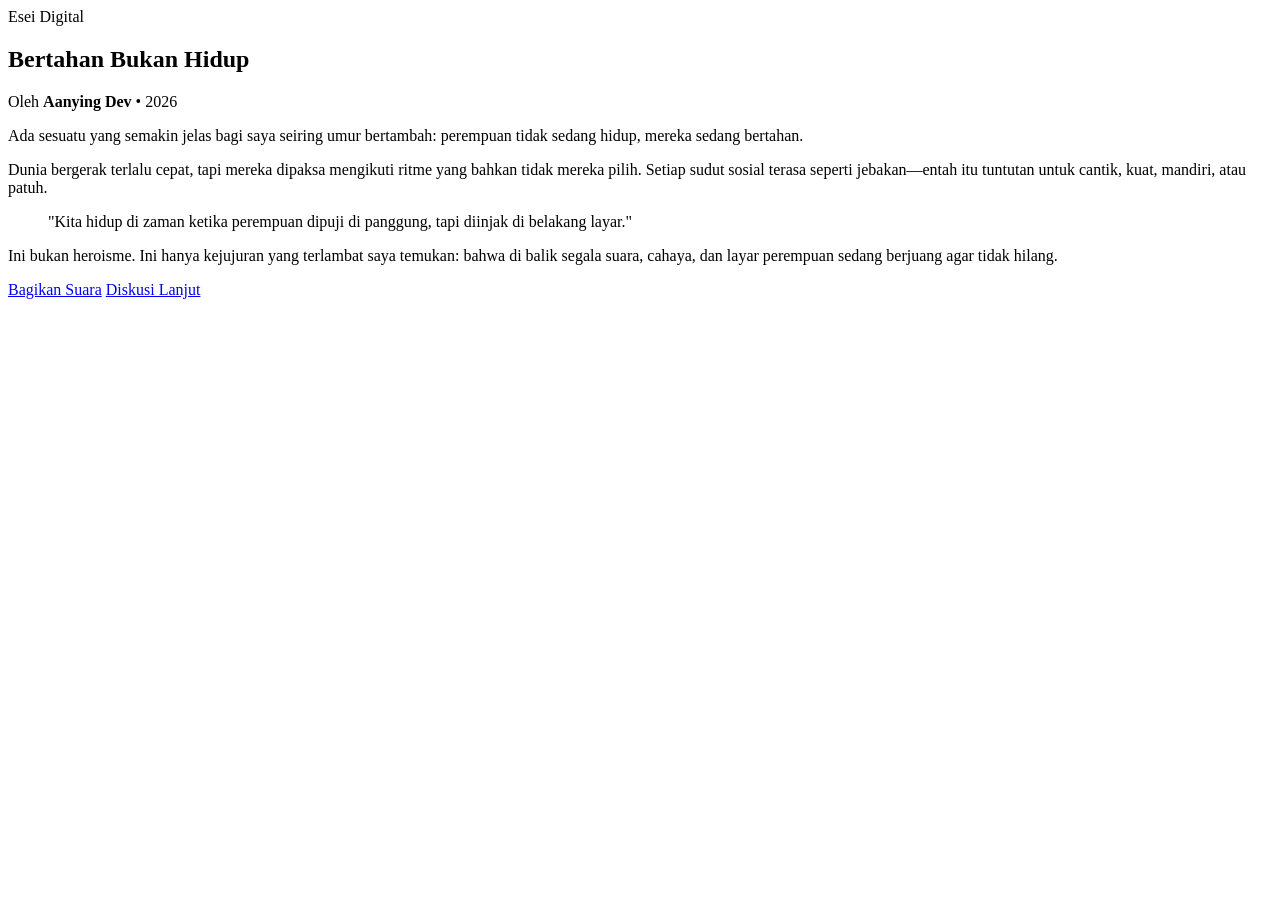
==== index.html @ 05ab3516 "Update and rename index.html. to index.html" ====
<!DOCTYPE html>
<html>
<head> 
  <title>Opini: Bertahan Bukan Hidup</title>
</head>
<body>
  <div class="scroll-progress"></div>
  <article class="glass-card">
    <header>
      <span class="badge">Esei Digital</span>
      <h1>Bertahan Bukan Hidup</h1>
      <div class="meta">Oleh <strong>Aanying Dev</strong> • 2026</div>
    </header>

    <div class="content">
      <p class="highlight">Ada sesuatu yang semakin jelas bagi saya seiring umur bertambah: perempuan tidak sedang hidup, mereka sedang bertahan.</p>
      
      <p>Dunia bergerak terlalu cepat, tapi mereka dipaksa mengikuti ritme yang bahkan tidak mereka pilih. Setiap sudut sosial terasa seperti jebakan—entah itu tuntutan untuk cantik, kuat, mandiri, atau patuh.</p>

      <blockquote class="emerald-quote">
        "Kita hidup di zaman ketika perempuan dipuji di panggung, tapi diinjak di belakang layar."
      </blockquote>

      <p>Ini bukan heroisme. Ini hanya kejujuran yang terlambat saya temukan: bahwa di balik segala suara, cahaya, dan layar perempuan sedang berjuang agar tidak hilang.</p>
    </div>

    <div class="action-zone">
      <a href="#" class="btn-mint">Bagikan Suara</a>
      <a href="#" class="btn-emerald">Diskusi Lanjut</a>
    </div>
  </article>

</body>
</html>
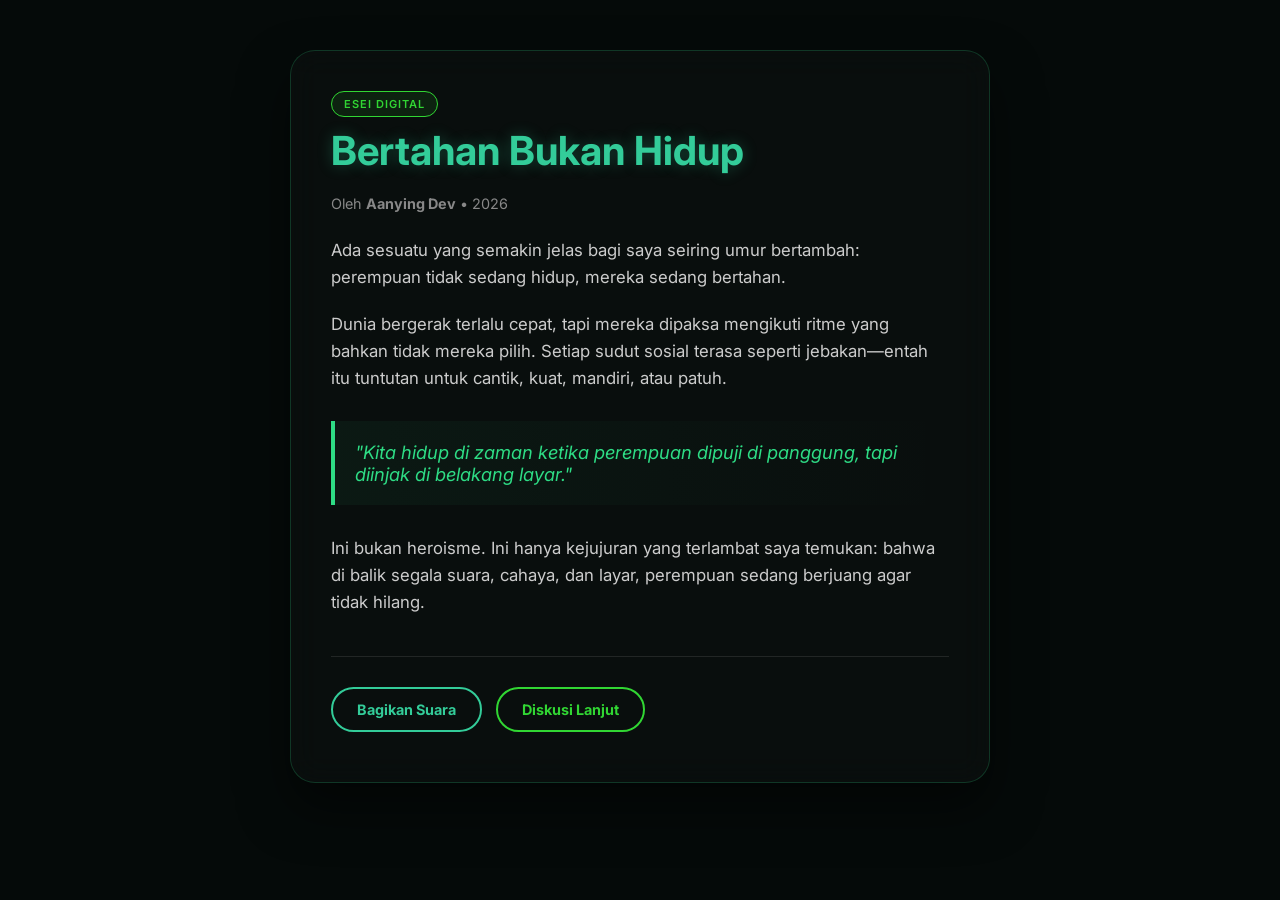
==== commit 2f7e3ac2: "Update index.html" ====
--- a/index.html
+++ b/index.html
@@ -1,34 +1,172 @@
 <!DOCTYPE html>
-<html>
-<head> 
-  <title>Opini: Bertahan Bukan Hidup</title>
+<html lang="id">
+<head>
+    <meta charset="UTF-8">
+    <meta name="viewport" content="width=device-width, initial-scale=1.0">
+    <title>Bertahan Bukan Hidup - Aanying Dev</title>
+    
+    <link rel="preconnect" href="https://fonts.googleapis.com">
+    <link rel="preconnect" href="https://fonts.gstatic.com" crossorigin>
+    <link href="https://fonts.googleapis.com/css2?family=Inter:wght@400;600;800&display=swap" rel="stylesheet">
+
+    <style>
+       
+        :root {
+            --c-bg: #050a09;
+            --c-text: #e0e0e0;
+            --c-mint: #33CC99;
+            --c-emerald: #2EDC85;
+            --c-lime: #31D633;
+            --c-glass-bg: rgba(255, 255, 255, 0.02);
+            --c-border-emerald: rgba(46, 220, 133, 0.2);
+            --c-shadow: rgba(0, 0, 0, 0.5);
+        }
+
+        *, *::before, *::after { box-sizing: border-box; }
+        html { scroll-behavior: smooth; }
+
+        body {
+            background: var(--c-bg);
+            color: var(--c-text);
+            font-family: 'Inter', sans-serif;
+            display: flex;
+            justify-content: center;
+            align-items: flex-start;
+            min-height: 100vh;
+            margin: 0;
+            padding: 50px 20px;
+        }
+
+       
+        .glass-card {
+            width: 100%;
+            max-width: 700px;
+            background: var(--c-glass-bg);
+            padding: 40px;
+            border-radius: 25px;
+            border: 1px solid var(--c-border-emerald);
+            backdrop-filter: blur(15px);
+            -webkit-backdrop-filter: blur(15px);
+            box-shadow: 0 25px 50px var(--c-shadow);
+        }
+
+        
+        h1 {
+            color: var(--c-mint);
+            font-size: 2.5rem; 
+            text-shadow: 0 0 15px rgba(51, 204, 153, 0.3);
+            margin: 10px 0 20px 0;
+            line-height: 1.2;
+        }
+
+        .meta-info {
+            color: #888;
+            font-size: 0.9rem;
+            margin-bottom: 25px;
+            display: block;
+        }
+
+        .badge {
+            display: inline-block;
+            background: rgba(49, 214, 51, 0.1);
+            color: var(--c-lime);
+            padding: 5px 12px;
+            border-radius: 50px; 
+            font-size: 11px;
+            font-weight: 600;
+            border: 1px solid var(--c-lime);
+            text-transform: uppercase;
+            letter-spacing: 1px;
+        }
+
+        p {
+            line-height: 1.6;
+            margin-bottom: 20px;
+            font-size: 1.05rem;
+            color: #ccc;
+        }
+
+        /* Kutipan */
+        .emerald-quote {
+            border-left: 4px solid var(--c-emerald);
+            background: linear-gradient(90deg, rgba(46, 220, 133, 0.05) 0%, transparent 100%);
+            padding: 20px;
+            margin: 30px 0;
+            font-style: italic;
+            font-size: 1.15rem;
+            color: var(--c-emerald);
+            border-radius: 0 10px 10px 0;
+        }
+
+        /* Tombol */
+        .action-zone {
+            margin-top: 40px;
+            padding-top: 20px;
+            border-top: 1px solid rgba(255,255,255,0.1);
+        }
+
+        a.btn {
+            display: inline-block;
+            padding: 12px 24px;
+            text-decoration: none;
+            border-radius: 50px;
+            font-weight: bold;
+            margin: 10px 10px 10px 0;
+            transition: all 0.3s ease;
+            font-size: 0.9rem;
+        }
+
+        .btn-mint { border: 2px solid var(--c-mint); color: var(--c-mint); }
+        .btn-lime { border: 2px solid var(--c-lime); color: var(--c-lime); }
+
+        a.btn:hover {
+            background: white;
+            color: var(--c-bg);
+            transform: translateY(-3px);
+            box-shadow: 0 0 20px rgba(51, 214, 51, 0.4);
+        }
+
+        /* Animasi Masuk */
+        @keyframes reveal {
+            from { opacity: 0; transform: translateY(20px); }
+            to { opacity: 1; transform: translateY(0); }
+        }
+        
+        .glass-card > * {
+            animation: reveal 0.8s ease-out forwards;
+        }
+    </style>
 </head>
 <body>
-  <div class="scroll-progress"></div>
-  <article class="glass-card">
-    <header>
-      <span class="badge">Esei Digital</span>
-      <h1>Bertahan Bukan Hidup</h1>
-      <div class="meta">Oleh <strong>Aanying Dev</strong> • 2026</div>
-    </header>
 
-    <div class="content">
-      <p class="highlight">Ada sesuatu yang semakin jelas bagi saya seiring umur bertambah: perempuan tidak sedang hidup, mereka sedang bertahan.</p>
-      
-      <p>Dunia bergerak terlalu cepat, tapi mereka dipaksa mengikuti ritme yang bahkan tidak mereka pilih. Setiap sudut sosial terasa seperti jebakan—entah itu tuntutan untuk cantik, kuat, mandiri, atau patuh.</p>
+    <div class="glass-card">
+        <span class="badge">Esei Digital</span>
 
-      <blockquote class="emerald-quote">
-        "Kita hidup di zaman ketika perempuan dipuji di panggung, tapi diinjak di belakang layar."
-      </blockquote>
+        <h1>Bertahan Bukan Hidup</h1>
+        
+        <span class="meta-info">Oleh <strong>Aanying Dev</strong> • 2026</span>
 
-      <p>Ini bukan heroisme. Ini hanya kejujuran yang terlambat saya temukan: bahwa di balik segala suara, cahaya, dan layar perempuan sedang berjuang agar tidak hilang.</p>
+        <p>
+            Ada sesuatu yang semakin jelas bagi saya seiring umur bertambah: perempuan tidak sedang hidup, mereka sedang bertahan.
+        </p>
+
+        <p>
+            Dunia bergerak terlalu cepat, tapi mereka dipaksa mengikuti ritme yang bahkan tidak mereka pilih. Setiap sudut sosial terasa seperti jebakan—entah itu tuntutan untuk cantik, kuat, mandiri, atau patuh.
+        </p>
+
+        <blockquote class="emerald-quote">
+            "Kita hidup di zaman ketika perempuan dipuji di panggung, tapi diinjak di belakang layar."
+        </blockquote>
+
+        <p>
+            Ini bukan heroisme. Ini hanya kejujuran yang terlambat saya temukan: bahwa di balik segala suara, cahaya, dan layar, perempuan sedang berjuang agar tidak hilang.
+        </p>
+
+        <div class="action-zone">
+            <a href="#" class="btn btn-mint">Bagikan Suara</a>
+            <a href="#" class="btn btn-lime">Diskusi Lanjut</a>
+        </div>
     </div>
-
-    <div class="action-zone">
-      <a href="#" class="btn-mint">Bagikan Suara</a>
-      <a href="#" class="btn-emerald">Diskusi Lanjut</a>
-    </div>
-  </article>
 
 </body>
 </html>
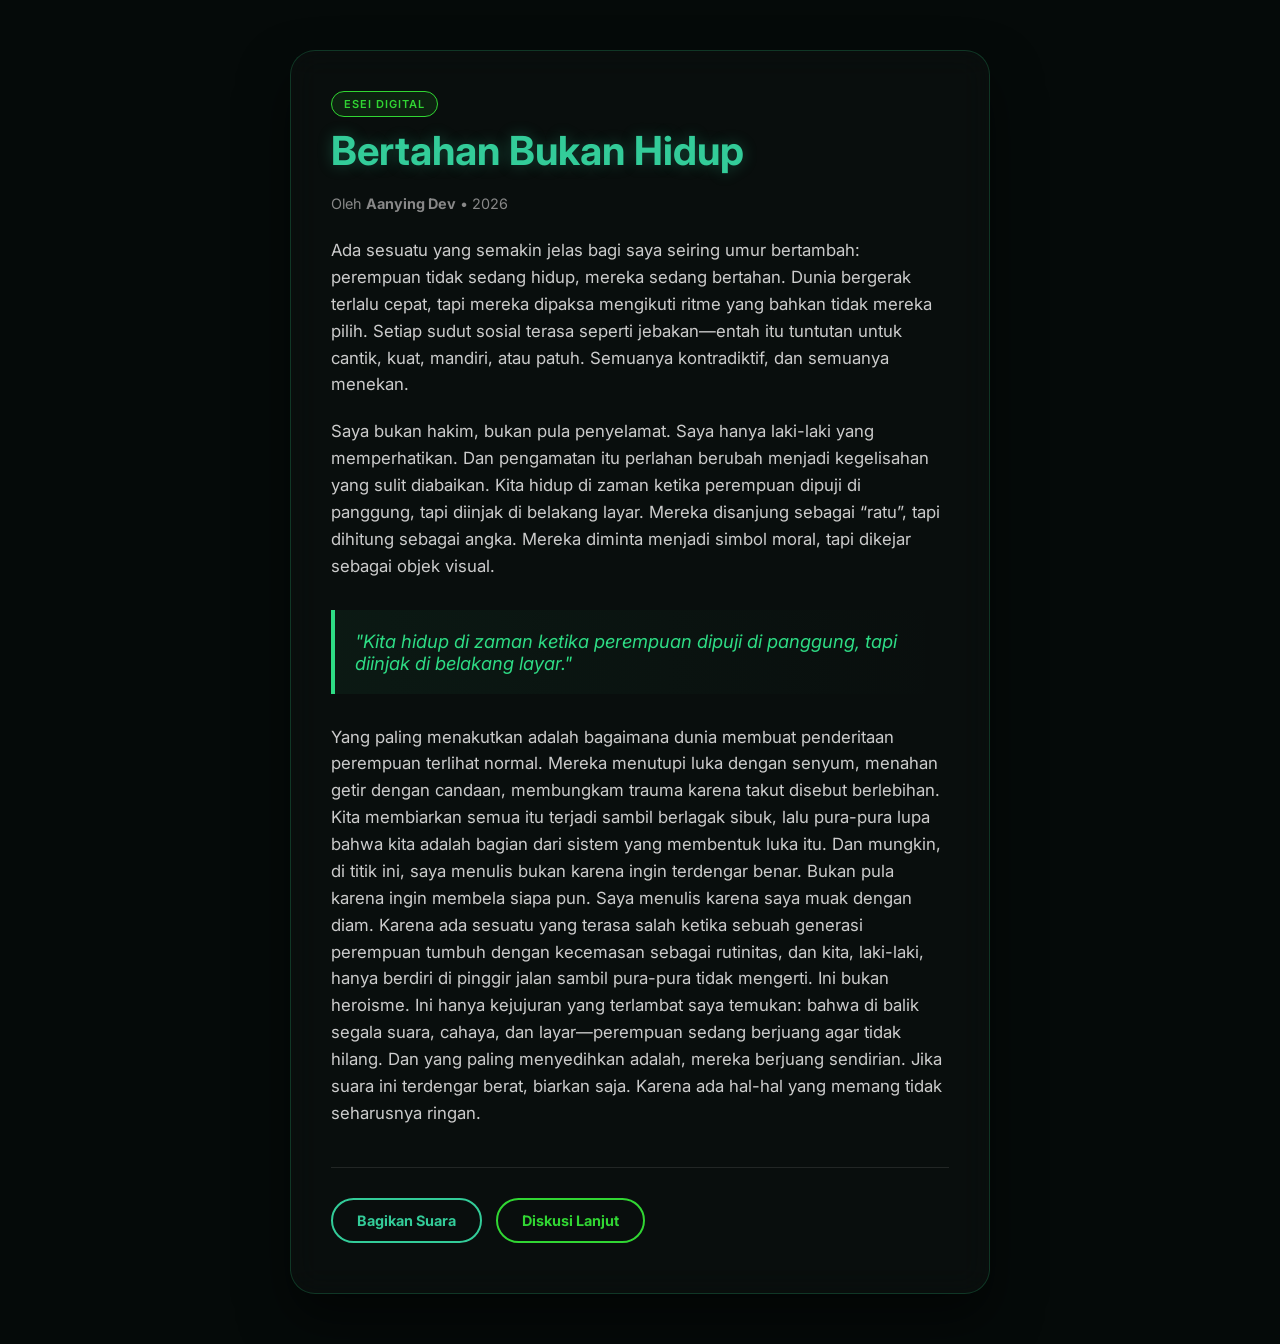
==== commit 7a75a095: "Update index.html" ====
--- a/index.html
+++ b/index.html
@@ -147,11 +147,11 @@
         <span class="meta-info">Oleh <strong>Aanying Dev</strong> • 2026</span>
 
         <p>
-            Ada sesuatu yang semakin jelas bagi saya seiring umur bertambah: perempuan tidak sedang hidup, mereka sedang bertahan.
+              Ada sesuatu yang semakin jelas bagi saya seiring umur bertambah: perempuan tidak sedang hidup, mereka sedang bertahan. Dunia bergerak terlalu cepat, tapi mereka dipaksa mengikuti ritme yang bahkan tidak mereka pilih. Setiap sudut sosial terasa seperti jebakan—entah itu tuntutan untuk cantik, kuat, mandiri, atau patuh. Semuanya kontradiktif, dan semuanya menekan.
         </p>
 
         <p>
-            Dunia bergerak terlalu cepat, tapi mereka dipaksa mengikuti ritme yang bahkan tidak mereka pilih. Setiap sudut sosial terasa seperti jebakan—entah itu tuntutan untuk cantik, kuat, mandiri, atau patuh.
+              Saya bukan hakim, bukan pula penyelamat. Saya hanya laki-laki yang memperhatikan. Dan pengamatan itu perlahan berubah menjadi kegelisahan yang sulit diabaikan. Kita hidup di zaman ketika perempuan dipuji di panggung, tapi diinjak di belakang layar. Mereka disanjung sebagai “ratu”, tapi dihitung sebagai angka. Mereka diminta menjadi simbol moral, tapi dikejar sebagai objek visual.
         </p>
 
         <blockquote class="emerald-quote">
@@ -159,7 +159,14 @@
         </blockquote>
 
         <p>
-            Ini bukan heroisme. Ini hanya kejujuran yang terlambat saya temukan: bahwa di balik segala suara, cahaya, dan layar, perempuan sedang berjuang agar tidak hilang.
+           Yang paling menakutkan adalah bagaimana dunia membuat penderitaan perempuan terlihat normal. Mereka menutupi luka dengan senyum, menahan getir dengan candaan, membungkam trauma karena takut disebut berlebihan. Kita membiarkan semua itu terjadi sambil berlagak sibuk, lalu pura-pura lupa bahwa kita adalah bagian dari sistem yang membentuk luka itu.
+
+Dan mungkin, di titik ini, saya menulis bukan karena ingin terdengar benar. Bukan pula karena ingin membela siapa pun. Saya menulis karena saya muak dengan diam. Karena ada sesuatu yang terasa salah ketika sebuah generasi perempuan tumbuh dengan kecemasan sebagai rutinitas, dan kita, laki-laki, hanya berdiri di pinggir jalan sambil pura-pura tidak mengerti.
+
+Ini bukan heroisme. Ini hanya kejujuran yang terlambat saya temukan: bahwa di balik segala suara, cahaya, dan layar—perempuan sedang berjuang agar tidak hilang.
+Dan yang paling menyedihkan adalah, mereka berjuang sendirian.
+
+Jika suara ini terdengar berat, biarkan saja. Karena ada hal-hal yang memang tidak seharusnya ringan.
         </p>
 
         <div class="action-zone">
@@ -170,3 +177,4 @@
 
 </body>
 </html>
+
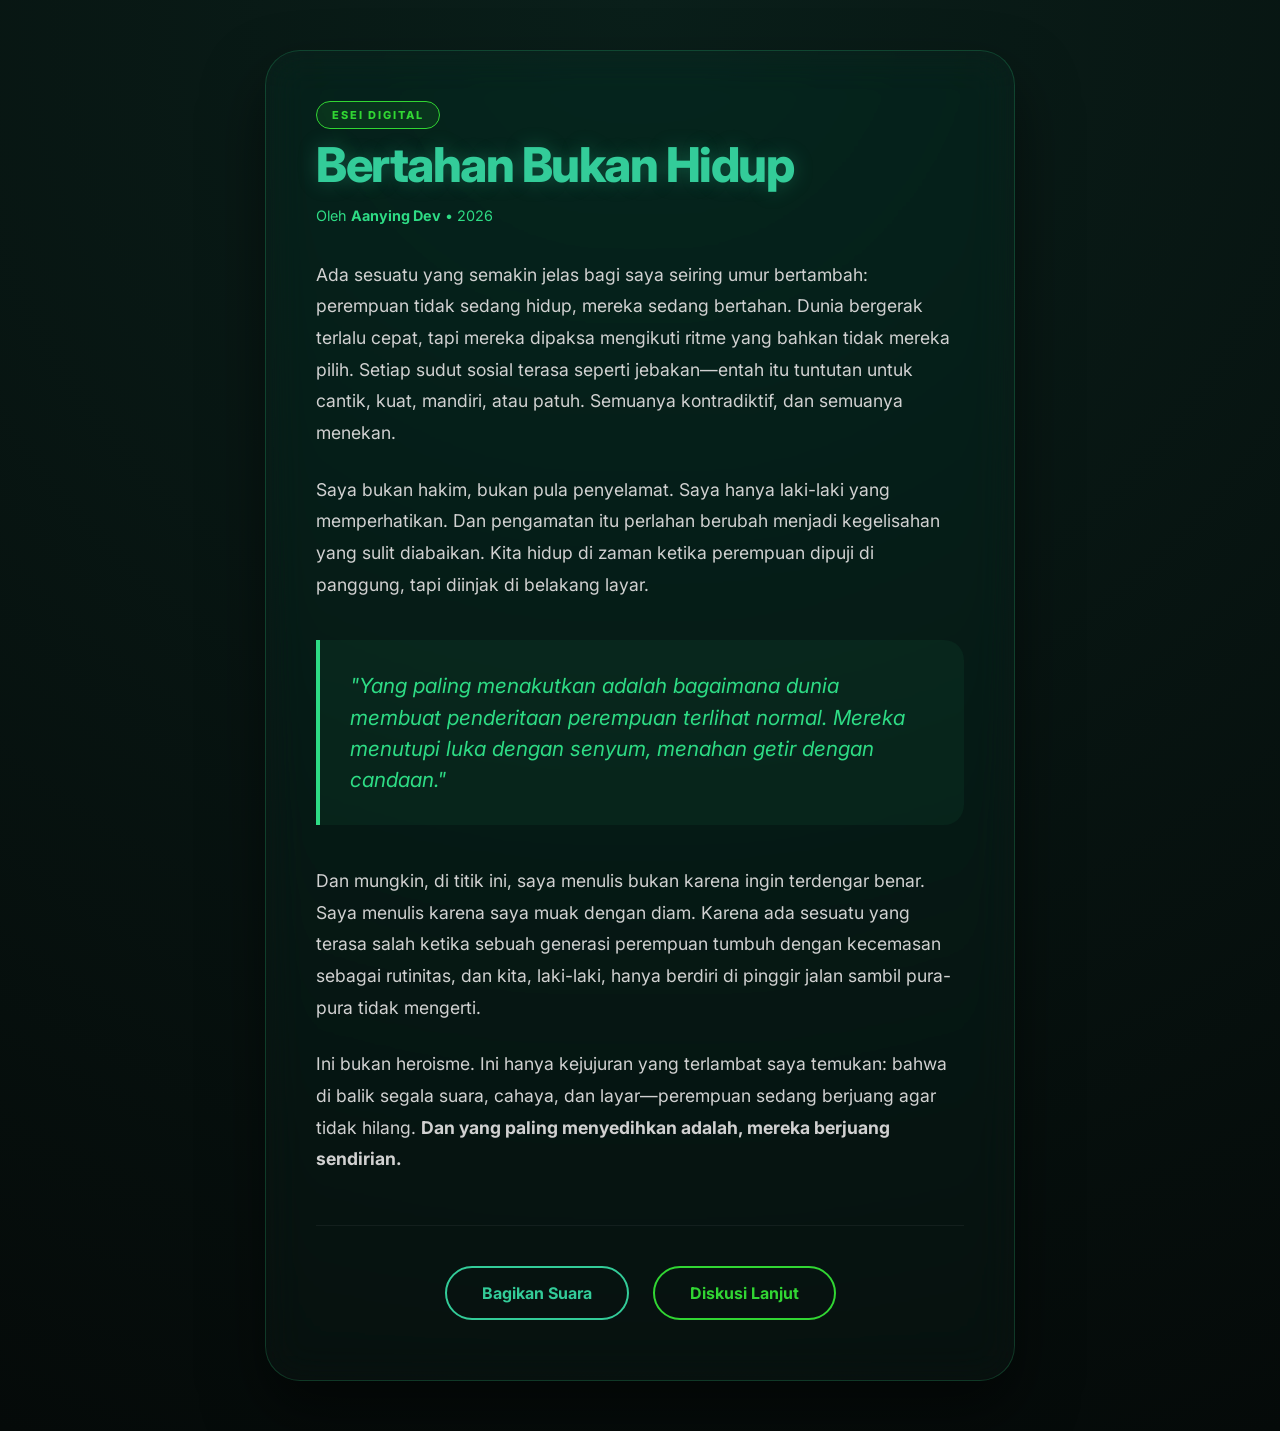
==== commit 1a0254ae: "Update index.html" ====
--- a/index.html
+++ b/index.html
@@ -10,7 +10,6 @@
     <link href="https://fonts.googleapis.com/css2?family=Inter:wght@400;600;800&display=swap" rel="stylesheet">
 
     <style>
-       
         :root {
             --c-bg: #050a09;
             --c-text: #e0e0e0;
@@ -26,7 +25,7 @@
         html { scroll-behavior: smooth; }
 
         body {
-            background: var(--c-bg);
+            background: radial-gradient(circle at top, #0a1f1a, var(--c-bg));
             color: var(--c-text);
             font-family: 'Inter', sans-serif;
             display: flex;
@@ -37,83 +36,87 @@
             padding: 50px 20px;
         }
 
-       
+        /* Kartu Kaca */
         .glass-card {
             width: 100%;
-            max-width: 700px;
+            max-width: 750px;
             background: var(--c-glass-bg);
-            padding: 40px;
-            border-radius: 25px;
+            padding: 50px;
+            border-radius: 35px;
             border: 1px solid var(--c-border-emerald);
-            backdrop-filter: blur(15px);
-            -webkit-backdrop-filter: blur(15px);
-            box-shadow: 0 25px 50px var(--c-shadow);
+            backdrop-filter: blur(20px) saturate(160%);
+            -webkit-backdrop-filter: blur(20px) saturate(160%);
+            box-shadow: 0 30px 60px var(--c-shadow);
         }
 
-        
         h1 {
             color: var(--c-mint);
-            font-size: 2.5rem; 
-            text-shadow: 0 0 15px rgba(51, 204, 153, 0.3);
-            margin: 10px 0 20px 0;
-            line-height: 1.2;
+            font-size: 3rem;
+            text-shadow: 0 0 20px rgba(51, 204, 153, 0.3);
+            margin: 10px 0 15px 0;
+            line-height: 1.1;
+            font-weight: 800;
+            letter-spacing: -1.5px;
         }
 
         .meta-info {
-            color: #888;
+            color: var(--c-emerald);
             font-size: 0.9rem;
-            margin-bottom: 25px;
+            margin-bottom: 35px;
             display: block;
+            opacity: 0.8;
         }
 
         .badge {
             display: inline-block;
             background: rgba(49, 214, 51, 0.1);
             color: var(--c-lime);
-            padding: 5px 12px;
-            border-radius: 50px; 
+            padding: 6px 15px;
+            border-radius: 50px;
             font-size: 11px;
-            font-weight: 600;
+            font-weight: 800;
             border: 1px solid var(--c-lime);
             text-transform: uppercase;
-            letter-spacing: 1px;
+            letter-spacing: 2px;
         }
 
         p {
-            line-height: 1.6;
-            margin-bottom: 20px;
-            font-size: 1.05rem;
-            color: #ccc;
+            line-height: 1.8;
+            margin-bottom: 25px;
+            font-size: 1.1rem;
+            color: #d1d1d1;
         }
 
         /* Kutipan */
         .emerald-quote {
             border-left: 4px solid var(--c-emerald);
-            background: linear-gradient(90deg, rgba(46, 220, 133, 0.05) 0%, transparent 100%);
-            padding: 20px;
-            margin: 30px 0;
+            background: rgba(46, 220, 133, 0.05);
+            padding: 30px;
+            margin: 40px 0;
             font-style: italic;
-            font-size: 1.15rem;
+            font-size: 1.3rem;
             color: var(--c-emerald);
-            border-radius: 0 10px 10px 0;
+            border-radius: 0 20px 20px 0;
+            line-height: 1.5;
         }
 
         /* Tombol */
         .action-zone {
-            margin-top: 40px;
-            padding-top: 20px;
-            border-top: 1px solid rgba(255,255,255,0.1);
+            margin-top: 50px;
+            padding-top: 30px;
+            border-top: 1px solid rgba(255,255,255,0.05);
+            text-align: center;
         }
 
         a.btn {
             display: inline-block;
-            padding: 12px 24px;
+            padding: 15px 35px;
             text-decoration: none;
             border-radius: 50px;
             font-weight: bold;
-            margin: 10px 10px 10px 0;
-            transition: all 0.3s ease;
-            font-size: 0.9rem;
+            margin: 10px;
+            transition: all 0.4s cubic-bezier(0.175, 0.885, 0.32, 1.275);
+            font-size: 1rem;
         }
 
         .btn-mint { border: 2px solid var(--c-mint); color: var(--c-mint); }
@@ -122,19 +125,27 @@
         a.btn:hover {
             background: white;
             color: var(--c-bg);
-            transform: translateY(-3px);
-            box-shadow: 0 0 20px rgba(51, 214, 51, 0.4);
+            transform: translateY(-5px) scale(1.05);
+            box-shadow: 0 10px 30px rgba(49, 214, 51, 0.3);
         }
 
-        /* Animasi Masuk */
+        /* Animasi Masuk per elemen */
+        .glass-card > * {
+            animation: reveal 1s cubic-bezier(0.23, 1, 0.32, 1) forwards;
+            opacity: 0;
+        }
+        
         @keyframes reveal {
-            from { opacity: 0; transform: translateY(20px); }
+            from { opacity: 0; transform: translateY(30px); }
             to { opacity: 1; transform: translateY(0); }
         }
-        
-        .glass-card > * {
-            animation: reveal 0.8s ease-out forwards;
-        }
+
+        /* Delay animasi biar muncul gantian */
+        h1 { animation-delay: 0.2s; }
+        .meta-info { animation-delay: 0.3s; }
+        p:nth-of-type(1) { animation-delay: 0.4s; }
+        p:nth-of-type(2) { animation-delay: 0.5s; }
+        .emerald-quote { animation-delay: 0.6s; }
     </style>
 </head>
 <body>
@@ -147,34 +158,30 @@
         <span class="meta-info">Oleh <strong>Aanying Dev</strong> • 2026</span>
 
         <p>
-              Ada sesuatu yang semakin jelas bagi saya seiring umur bertambah: perempuan tidak sedang hidup, mereka sedang bertahan. Dunia bergerak terlalu cepat, tapi mereka dipaksa mengikuti ritme yang bahkan tidak mereka pilih. Setiap sudut sosial terasa seperti jebakan—entah itu tuntutan untuk cantik, kuat, mandiri, atau patuh. Semuanya kontradiktif, dan semuanya menekan.
+            Ada sesuatu yang semakin jelas bagi saya seiring umur bertambah: perempuan tidak sedang hidup, mereka sedang bertahan. Dunia bergerak terlalu cepat, tapi mereka dipaksa mengikuti ritme yang bahkan tidak mereka pilih. Setiap sudut sosial terasa seperti jebakan—entah itu tuntutan untuk cantik, kuat, mandiri, atau patuh. Semuanya kontradiktif, dan semuanya menekan.
         </p>
 
         <p>
-              Saya bukan hakim, bukan pula penyelamat. Saya hanya laki-laki yang memperhatikan. Dan pengamatan itu perlahan berubah menjadi kegelisahan yang sulit diabaikan. Kita hidup di zaman ketika perempuan dipuji di panggung, tapi diinjak di belakang layar. Mereka disanjung sebagai “ratu”, tapi dihitung sebagai angka. Mereka diminta menjadi simbol moral, tapi dikejar sebagai objek visual.
+            Saya bukan hakim, bukan pula penyelamat. Saya hanya laki-laki yang memperhatikan. Dan pengamatan itu perlahan berubah menjadi kegelisahan yang sulit diabaikan. Kita hidup di zaman ketika perempuan dipuji di panggung, tapi diinjak di belakang layar.
         </p>
 
         <blockquote class="emerald-quote">
-            "Kita hidup di zaman ketika perempuan dipuji di panggung, tapi diinjak di belakang layar."
+            "Yang paling menakutkan adalah bagaimana dunia membuat penderitaan perempuan terlihat normal. Mereka menutupi luka dengan senyum, menahan getir dengan candaan."
         </blockquote>
 
         <p>
-           Yang paling menakutkan adalah bagaimana dunia membuat penderitaan perempuan terlihat normal. Mereka menutupi luka dengan senyum, menahan getir dengan candaan, membungkam trauma karena takut disebut berlebihan. Kita membiarkan semua itu terjadi sambil berlagak sibuk, lalu pura-pura lupa bahwa kita adalah bagian dari sistem yang membentuk luka itu.
+            Dan mungkin, di titik ini, saya menulis bukan karena ingin terdengar benar. Saya menulis karena saya muak dengan diam. Karena ada sesuatu yang terasa salah ketika sebuah generasi perempuan tumbuh dengan kecemasan sebagai rutinitas, dan kita, laki-laki, hanya berdiri di pinggir jalan sambil pura-pura tidak mengerti.
+        </p>
 
-Dan mungkin, di titik ini, saya menulis bukan karena ingin terdengar benar. Bukan pula karena ingin membela siapa pun. Saya menulis karena saya muak dengan diam. Karena ada sesuatu yang terasa salah ketika sebuah generasi perempuan tumbuh dengan kecemasan sebagai rutinitas, dan kita, laki-laki, hanya berdiri di pinggir jalan sambil pura-pura tidak mengerti.
-
-Ini bukan heroisme. Ini hanya kejujuran yang terlambat saya temukan: bahwa di balik segala suara, cahaya, dan layar—perempuan sedang berjuang agar tidak hilang.
-Dan yang paling menyedihkan adalah, mereka berjuang sendirian.
-
-Jika suara ini terdengar berat, biarkan saja. Karena ada hal-hal yang memang tidak seharusnya ringan.
+        <p>
+            Ini bukan heroisme. Ini hanya kejujuran yang terlambat saya temukan: bahwa di balik segala suara, cahaya, dan layar—perempuan sedang berjuang agar tidak hilang. <strong>Dan yang paling menyedihkan adalah, mereka berjuang sendirian.</strong>
         </p>
 
         <div class="action-zone">
-            <a href="#" class="btn btn-mint">Bagikan Suara</a>
+            <a href="#" target="_blank" class="btn btn-mint">Bagikan Suara</a>
             <a href="#" class="btn btn-lime">Diskusi Lanjut</a>
         </div>
     </div>
 
 </body>
 </html>
-
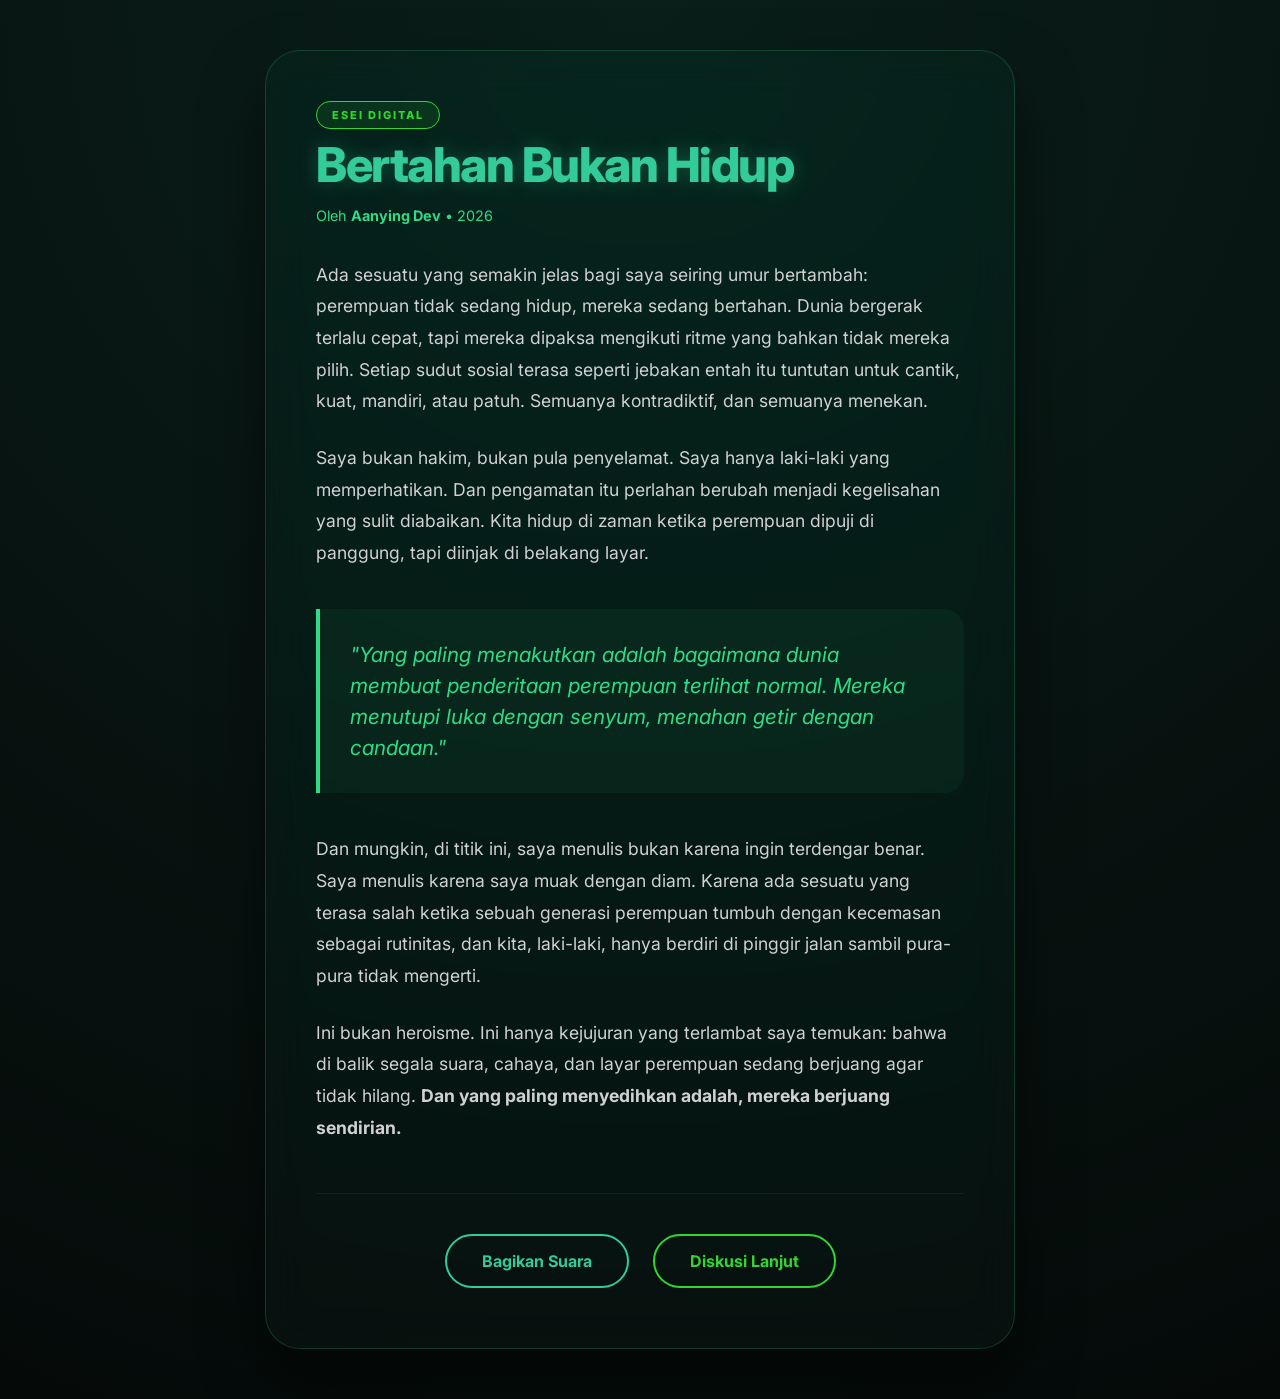
==== commit f7d6721b: "Update index.html" ====
--- a/index.html
+++ b/index.html
@@ -1,187 +1,209 @@
 <!DOCTYPE html>
 <html lang="id">
-<head>
-    <meta charset="UTF-8">
-    <meta name="viewport" content="width=device-width, initial-scale=1.0">
+  <head>
+    <meta charset="UTF-8" />
+    <meta name="viewport" content="width=device-width, initial-scale=1.0" />
     <title>Bertahan Bukan Hidup - Aanying Dev</title>
-    
-    <link rel="preconnect" href="https://fonts.googleapis.com">
-    <link rel="preconnect" href="https://fonts.gstatic.com" crossorigin>
-    <link href="https://fonts.googleapis.com/css2?family=Inter:wght@400;600;800&display=swap" rel="stylesheet">
+
+    <link rel="preconnect" href="https://fonts.googleapis.com" />
+    <link rel="preconnect" href="https://fonts.gstatic.com" crossorigin />
+    <link
+      href="https://fonts.googleapis.com/css2?family=Inter:wght@400;600;800&display=swap"
+      rel="stylesheet"
+    />
 
     <style>
-        :root {
-            --c-bg: #050a09;
-            --c-text: #e0e0e0;
-            --c-mint: #33CC99;
-            --c-emerald: #2EDC85;
-            --c-lime: #31D633;
-            --c-glass-bg: rgba(255, 255, 255, 0.02);
-            --c-border-emerald: rgba(46, 220, 133, 0.2);
-            --c-shadow: rgba(0, 0, 0, 0.5);
-        }
-
-        *, *::before, *::after { box-sizing: border-box; }
-        html { scroll-behavior: smooth; }
-
-        body {
-            background: radial-gradient(circle at top, #0a1f1a, var(--c-bg));
-            color: var(--c-text);
-            font-family: 'Inter', sans-serif;
-            display: flex;
-            justify-content: center;
-            align-items: flex-start;
-            min-height: 100vh;
-            margin: 0;
-            padding: 50px 20px;
-        }
-
-        /* Kartu Kaca */
-        .glass-card {
-            width: 100%;
-            max-width: 750px;
-            background: var(--c-glass-bg);
-            padding: 50px;
-            border-radius: 35px;
-            border: 1px solid var(--c-border-emerald);
-            backdrop-filter: blur(20px) saturate(160%);
-            -webkit-backdrop-filter: blur(20px) saturate(160%);
-            box-shadow: 0 30px 60px var(--c-shadow);
-        }
-
-        h1 {
-            color: var(--c-mint);
-            font-size: 3rem;
-            text-shadow: 0 0 20px rgba(51, 204, 153, 0.3);
-            margin: 10px 0 15px 0;
-            line-height: 1.1;
-            font-weight: 800;
-            letter-spacing: -1.5px;
-        }
-
-        .meta-info {
-            color: var(--c-emerald);
-            font-size: 0.9rem;
-            margin-bottom: 35px;
-            display: block;
-            opacity: 0.8;
-        }
-
-        .badge {
-            display: inline-block;
-            background: rgba(49, 214, 51, 0.1);
-            color: var(--c-lime);
-            padding: 6px 15px;
-            border-radius: 50px;
-            font-size: 11px;
-            font-weight: 800;
-            border: 1px solid var(--c-lime);
-            text-transform: uppercase;
-            letter-spacing: 2px;
-        }
-
-        p {
-            line-height: 1.8;
-            margin-bottom: 25px;
-            font-size: 1.1rem;
-            color: #d1d1d1;
-        }
-
-        /* Kutipan */
-        .emerald-quote {
-            border-left: 4px solid var(--c-emerald);
-            background: rgba(46, 220, 133, 0.05);
-            padding: 30px;
-            margin: 40px 0;
-            font-style: italic;
-            font-size: 1.3rem;
-            color: var(--c-emerald);
-            border-radius: 0 20px 20px 0;
-            line-height: 1.5;
-        }
-
-        /* Tombol */
-        .action-zone {
-            margin-top: 50px;
-            padding-top: 30px;
-            border-top: 1px solid rgba(255,255,255,0.05);
-            text-align: center;
-        }
-
-        a.btn {
-            display: inline-block;
-            padding: 15px 35px;
-            text-decoration: none;
-            border-radius: 50px;
-            font-weight: bold;
-            margin: 10px;
-            transition: all 0.4s cubic-bezier(0.175, 0.885, 0.32, 1.275);
-            font-size: 1rem;
-        }
-
-        .btn-mint { border: 2px solid var(--c-mint); color: var(--c-mint); }
-        .btn-lime { border: 2px solid var(--c-lime); color: var(--c-lime); }
-
-        a.btn:hover {
-            background: white;
-            color: var(--c-bg);
-            transform: translateY(-5px) scale(1.05);
-            box-shadow: 0 10px 30px rgba(49, 214, 51, 0.3);
-        }
-
-        /* Animasi Masuk per elemen */
-        .glass-card > * {
-            animation: reveal 1s cubic-bezier(0.23, 1, 0.32, 1) forwards;
-            opacity: 0;
-        }
-        
-        @keyframes reveal {
-            from { opacity: 0; transform: translateY(30px); }
-            to { opacity: 1; transform: translateY(0); }
-        }
-
-        /* Delay animasi biar muncul gantian */
-        h1 { animation-delay: 0.2s; }
-        .meta-info { animation-delay: 0.3s; }
-        p:nth-of-type(1) { animation-delay: 0.4s; }
-        p:nth-of-type(2) { animation-delay: 0.5s; }
-        .emerald-quote { animation-delay: 0.6s; }
+      :root {
+          --c-bg: #050a09;
+          --c-text: #e0e0e0;
+          --c-mint: #33CC99;
+          --c-emerald: #2EDC85;
+          --c-lime: #31D633;
+          --c-glass-bg: rgba(255, 255, 255, 0.02);
+          --c-border-emerald: rgba(46, 220, 133, 0.2);
+          --c-shadow: rgba(0, 0, 0, 0.5);
+      }
+
+      *, *::before, *::after { box-sizing: border-box; }
+      html { scroll-behavior: smooth; }
+
+      body {
+          background: radial-gradient(circle at top, #0a1f1a, var(--c-bg));
+          color: var(--c-text);
+          font-family: 'Inter', sans-serif;
+          display: flex;
+          justify-content: center;
+          align-items: flex-start;
+          min-height: 100vh;
+          margin: 0;
+          padding: 50px 20px;
+      }
+
+      /* Kartu Kaca */
+      .glass-card {
+          width: 100%;
+          max-width: 750px;
+          background: var(--c-glass-bg);
+          padding: 50px;
+          border-radius: 35px;
+          border: 1px solid var(--c-border-emerald);
+          backdrop-filter: blur(20px) saturate(160%);
+          -webkit-backdrop-filter: blur(20px) saturate(160%);
+          box-shadow: 0 30px 60px var(--c-shadow);
+      }
+
+      h1 {
+          color: var(--c-mint);
+          font-size: 3rem;
+          text-shadow: 0 0 20px rgba(51, 204, 153, 0.3);
+          margin: 10px 0 15px 0;
+          line-height: 1.1;
+          font-weight: 800;
+          letter-spacing: -1.5px;
+      }
+
+      .meta-info {
+          color: var(--c-emerald);
+          font-size: 0.9rem;
+          margin-bottom: 35px;
+          display: block;
+          opacity: 0.8;
+      }
+
+      .badge {
+          display: inline-block;
+          background: rgba(49, 214, 51, 0.1);
+          color: var(--c-lime);
+          padding: 6px 15px;
+          border-radius: 50px;
+          font-size: 11px;
+          font-weight: 800;
+          border: 1px solid var(--c-lime);
+          text-transform: uppercase;
+          letter-spacing: 2px;
+      }
+
+      p {
+          line-height: 1.8;
+          margin-bottom: 25px;
+          font-size: 1.1rem;
+          color: #d1d1d1;
+      }
+
+      /* Kutipan */
+      .emerald-quote {
+          border-left: 4px solid var(--c-emerald);
+          background: rgba(46, 220, 133, 0.05);
+          padding: 30px;
+          margin: 40px 0;
+          font-style: italic;
+          font-size: 1.3rem;
+          color: var(--c-emerald);
+          border-radius: 0 20px 20px 0;
+          line-height: 1.5;
+      }
+
+      /* Tombol */
+      .action-zone {
+          margin-top: 50px;
+          padding-top: 30px;
+          border-top: 1px solid rgba(255,255,255,0.05);
+          text-align: center;
+      }
+
+      a.btn {
+          display: inline-block;
+          padding: 15px 35px;
+          text-decoration: none;
+          border-radius: 50px;
+          font-weight: bold;
+          margin: 10px;
+          transition: all 0.4s cubic-bezier(0.175, 0.885, 0.32, 1.275);
+          font-size: 1rem;
+      }
+
+      .btn-mint { border: 2px solid var(--c-mint); color: var(--c-mint); }
+      .btn-lime { border: 2px solid var(--c-lime); color: var(--c-lime); }
+
+      a.btn:hover {
+          background: white;
+          color: var(--c-bg);
+          transform: translateY(-5px) scale(1.05);
+          box-shadow: 0 10px 30px rgba(49, 214, 51, 0.3);
+      }
+
+      /* Animasi Masuk per elemen */
+      .glass-card > * {
+          animation: reveal 1s cubic-bezier(0.23, 1, 0.32, 1) forwards;
+          opacity: 0;
+      }
+
+      @keyframes reveal {
+          from { opacity: 0; transform: translateY(30px); }
+          to { opacity: 1; transform: translateY(0); }
+      }
+
+      /* Delay animasi biar muncul gantian */
+      h1 { animation-delay: 0.2s; }
+      .meta-info { animation-delay: 0.3s; }
+      p:nth-of-type(1) { animation-delay: 0.4s; }
+      p:nth-of-type(2) { animation-delay: 0.5s; }
+      .emerald-quote { animation-delay: 0.6s; }
     </style>
-</head>
-<body>
-
+  </head>
+  <body>
     <div class="glass-card">
-        <span class="badge">Esei Digital</span>
-
-        <h1>Bertahan Bukan Hidup</h1>
-        
-        <span class="meta-info">Oleh <strong>Aanying Dev</strong> • 2026</span>
-
-        <p>
-            Ada sesuatu yang semakin jelas bagi saya seiring umur bertambah: perempuan tidak sedang hidup, mereka sedang bertahan. Dunia bergerak terlalu cepat, tapi mereka dipaksa mengikuti ritme yang bahkan tidak mereka pilih. Setiap sudut sosial terasa seperti jebakan—entah itu tuntutan untuk cantik, kuat, mandiri, atau patuh. Semuanya kontradiktif, dan semuanya menekan.
-        </p>
-
-        <p>
-            Saya bukan hakim, bukan pula penyelamat. Saya hanya laki-laki yang memperhatikan. Dan pengamatan itu perlahan berubah menjadi kegelisahan yang sulit diabaikan. Kita hidup di zaman ketika perempuan dipuji di panggung, tapi diinjak di belakang layar.
-        </p>
-
-        <blockquote class="emerald-quote">
-            "Yang paling menakutkan adalah bagaimana dunia membuat penderitaan perempuan terlihat normal. Mereka menutupi luka dengan senyum, menahan getir dengan candaan."
-        </blockquote>
-
-        <p>
-            Dan mungkin, di titik ini, saya menulis bukan karena ingin terdengar benar. Saya menulis karena saya muak dengan diam. Karena ada sesuatu yang terasa salah ketika sebuah generasi perempuan tumbuh dengan kecemasan sebagai rutinitas, dan kita, laki-laki, hanya berdiri di pinggir jalan sambil pura-pura tidak mengerti.
-        </p>
-
-        <p>
-            Ini bukan heroisme. Ini hanya kejujuran yang terlambat saya temukan: bahwa di balik segala suara, cahaya, dan layar—perempuan sedang berjuang agar tidak hilang. <strong>Dan yang paling menyedihkan adalah, mereka berjuang sendirian.</strong>
-        </p>
-
-        <div class="action-zone">
-            <a href="#" target="_blank" class="btn btn-mint">Bagikan Suara</a>
-            <a href="#" class="btn btn-lime">Diskusi Lanjut</a>
-        </div>
+      <span class="badge">Esei Digital</span>
+
+      <h1>Bertahan Bukan Hidup</h1>
+
+      <span class="meta-info">Oleh <strong>Aanying Dev</strong> • 2026</span>
+
+      <p>
+        Ada sesuatu yang semakin jelas bagi saya seiring umur bertambah:
+        perempuan tidak sedang hidup, mereka sedang bertahan. Dunia bergerak
+        terlalu cepat, tapi mereka dipaksa mengikuti ritme yang bahkan tidak
+        mereka pilih. Setiap sudut sosial terasa seperti jebakan entah itu
+        tuntutan untuk cantik, kuat, mandiri, atau patuh. Semuanya kontradiktif,
+        dan semuanya menekan.
+      </p>
+
+      <p>
+        Saya bukan hakim, bukan pula penyelamat. Saya hanya laki-laki yang
+        memperhatikan. Dan pengamatan itu perlahan berubah menjadi kegelisahan
+        yang sulit diabaikan. Kita hidup di zaman ketika perempuan dipuji di
+        panggung, tapi diinjak di belakang layar.
+      </p>
+
+      <blockquote class="emerald-quote">
+        "Yang paling menakutkan adalah bagaimana dunia membuat penderitaan
+        perempuan terlihat normal. Mereka menutupi luka dengan senyum, menahan
+        getir dengan candaan."
+      </blockquote>
+
+      <p>
+        Dan mungkin, di titik ini, saya menulis bukan karena ingin terdengar
+        benar. Saya menulis karena saya muak dengan diam. Karena ada sesuatu
+        yang terasa salah ketika sebuah generasi perempuan tumbuh dengan
+        kecemasan sebagai rutinitas, dan kita, laki-laki, hanya berdiri di
+        pinggir jalan sambil pura-pura tidak mengerti.
+      </p>
+
+      <p>
+        Ini bukan heroisme. Ini hanya kejujuran yang terlambat saya temukan:
+        bahwa di balik segala suara, cahaya, dan layar perempuan sedang berjuang
+        agar tidak hilang.
+        <strong
+          >Dan yang paling menyedihkan adalah, mereka berjuang
+          sendirian.</strong
+        >
+      </p>
+
+      <div class="action-zone">
+        <a href="#" target="_blank" class="btn btn-mint">Bagikan Suara</a>
+        <a href="#" class="btn btn-lime">Diskusi Lanjut</a>
+      </div>
     </div>
-
-</body>
+  </body>
 </html>
+
